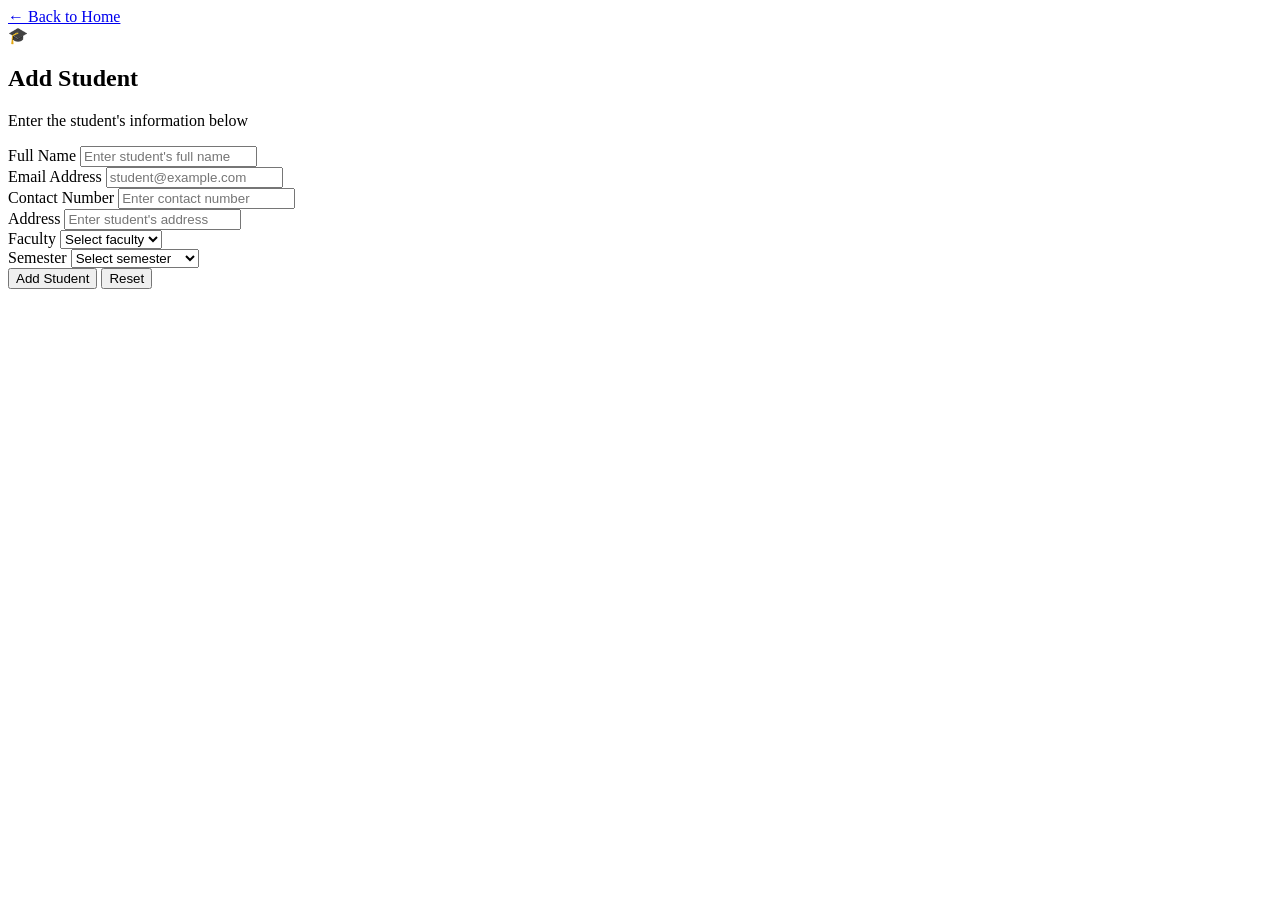
==== addstudent.html @ 1f788d05 "final project" ====
<!DOCTYPE html>
<html lang="en">

<head>
    <meta charset="UTF-8">
    <meta name="viewport" content="width=device-width, initial-scale=1.0">

    <title>Add Student | Student Management System</title>

    <link rel="stylesheet" href="../styles/add.css">
</head>

<body>

    <main class="page-container">

        <section class="student-card">

            <!-- Header -->
            <header class="form-header">

                <a href="index.html" class="back-link">
                    ← Back to Home
                </a>

                <div class="form-icon">
                    🎓
                </div>

                <h1>Add Student</h1>

                <p>
                    Enter the student's information below
                </p>

            </header>


            <!-- Form -->
            <form
                class="form"
                id="studentForm"
                onsubmit="getName(event)"
            >

                <!-- Name -->
                <div class="form-group">

                    <label for="name">
                        Full Name
                    </label>

                    <input
                        type="text"
                        id="name"
                        name="name"
                        placeholder="Enter student's full name"
                        autocomplete="name"
                        required
                    >

                </div>


                <!-- Email -->
                <div class="form-group">

                    <label for="email">
                        Email Address
                    </label>

                    <input
                        type="email"
                        id="email"
                        name="email"
                        placeholder="student@example.com"
                        autocomplete="email"
                        required
                    >

                </div>


                <!-- Contact -->
                <div class="form-group">

                    <label for="contact">
                        Contact Number
                    </label>

                    <input
                        type="tel"
                        id="contact"
                        name="contact"
                        placeholder="Enter contact number"
                        autocomplete="tel"
                        required
                    >

                </div>


                <!-- Address -->
                <div class="form-group">

                    <label for="address">
                        Address
                    </label>

                    <input
                        type="text"
                        id="address"
                        name="address"
                        placeholder="Enter student's address"
                        autocomplete="street-address"
                        required
                    >

                </div>


                <!-- Faculty -->
                <div class="form-group">

                    <label for="faculty">
                        Faculty
                    </label>

                    <select
                        id="faculty"
                        name="faculty"
                        required
                    >

                        <option value="" disabled selected>
                            Select faculty
                        </option>

                        <optgroup label="Science">
                            <option value="BSc CSIT">
                                BSc CSIT
                            </option>

                            <option value="BIT">
                                BIT
                            </option>

                            <option value="B.TECH">
                                B.TECH
                            </option>
                        </optgroup>

                        <optgroup label="Management">
                            <option value="BBA">
                                BBA
                            </option>

                            <option value="BBS">
                                BBS
                            </option>
                        </optgroup>

                        <optgroup label="Arts">
                            <option value="BA">
                                BA
                            </option>

                            <option value="BFA">
                                BFA
                            </option>
                        </optgroup>

                    </select>

                </div>


                <!-- Semester -->
                <div class="form-group">

                    <label for="semester">
                        Semester
                    </label>

                    <select
                        id="semester"
                        name="semester"
                        required
                    >

                        <option value="" disabled selected>
                            Select semester
                        </option>

                        <option value="1">
                            First Semester
                        </option>

                        <option value="2">
                            Second Semester
                        </option>

                        <option value="3">
                            Third Semester
                        </option>

                        <option value="4">
                            Fourth Semester
                        </option>

                        <option value="5">
                            Fifth Semester
                        </option>

                        <option value="6">
                            Sixth Semester
                        </option>

                    </select>

                </div>


                <!-- Buttons -->
                <div class="form-actions">

                    <button
                        type="submit"
                        class="btn btn-primary"
                    >
                        Add Student
                    </button>

                    <button
                        type="reset"
                        class="btn btn-secondary"
                    >
                        Reset
                    </button>

                </div>

            </form>

        </section>

    </main>


    <script src="../scripts/script.js"></script>

</body>

</html>
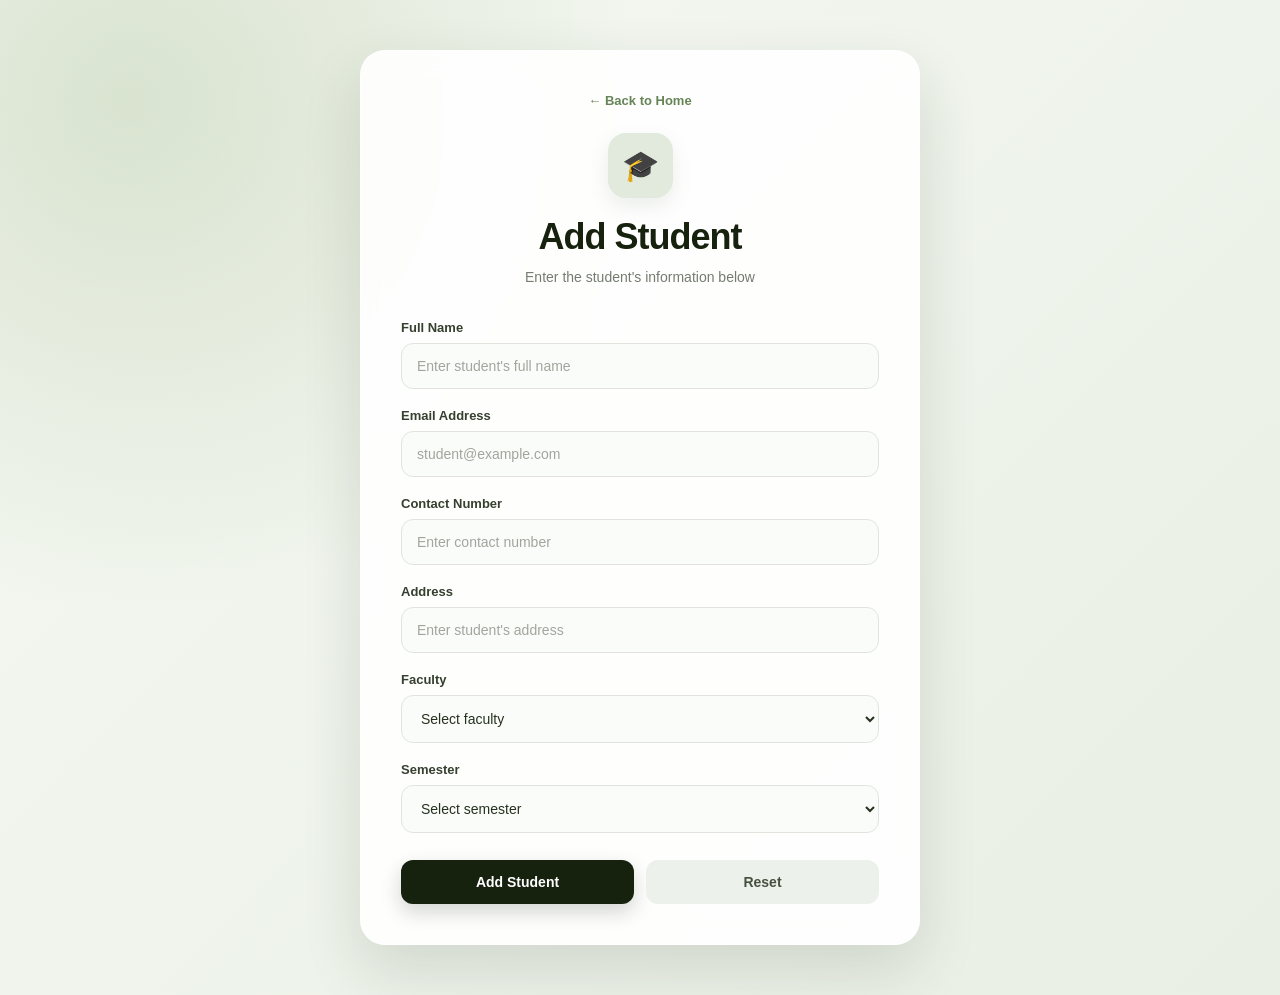
==== commit 8b93ee7b: "final" ====
--- a/addstudent.html
+++ b/addstudent.html
@@ -7,7 +7,7 @@
 
     <title>Add Student | Student Management System</title>
 
-    <link rel="stylesheet" href="../styles/add.css">
+    <link rel="stylesheet" href="add.css">
 </head>
 
 <body>
--- a/add.css
+++ b/add.css
@@ -0,0 +1,375 @@
+/* ================================
+   RESET
+================================ */
+
+* {
+    margin: 0;
+    padding: 0;
+    box-sizing: border-box;
+}
+
+html {
+    scroll-behavior: smooth;
+}
+
+body {
+    min-height: 100vh;
+
+    font-family:
+        Inter,
+        Arial,
+        Helvetica,
+        sans-serif;
+
+    color: #172016;
+
+    background:
+        radial-gradient(
+            circle at 10% 10%,
+            rgba(166, 190, 146, 0.35),
+            transparent 35%
+        ),
+        linear-gradient(
+            135deg,
+            #f5f8f2,
+            #e9efe5
+        );
+}
+
+
+/* ================================
+   PAGE CONTAINER
+================================ */
+
+.page-container {
+    min-height: 100vh;
+
+    display: flex;
+
+    justify-content: center;
+    align-items: center;
+
+    padding: 50px 20px;
+}
+
+
+/* ================================
+   STUDENT CARD
+================================ */
+
+.student-card {
+    width: 100%;
+    max-width: 560px;
+
+    padding: 40px;
+
+    background:
+        rgba(255, 255, 255, 0.9);
+
+    border: 1px solid
+        rgba(255, 255, 255, 0.8);
+
+    border-radius: 25px;
+
+    box-shadow:
+        0 25px 60px
+        rgba(35, 50, 30, 0.14);
+
+    backdrop-filter: blur(12px);
+}
+
+
+/* ================================
+   HEADER
+================================ */
+
+.form-header {
+    text-align: center;
+
+    margin-bottom: 32px;
+}
+
+
+/* Back link */
+
+.back-link {
+    display: inline-block;
+
+    margin-bottom: 25px;
+
+    color: #668457;
+
+    font-size: 13px;
+    font-weight: 700;
+
+    text-decoration: none;
+
+    transition: 0.2s ease;
+}
+
+.back-link:hover {
+    color: #16210e;
+
+    transform: translateX(-3px);
+}
+
+
+/* Icon */
+
+.form-icon {
+    width: 65px;
+    height: 65px;
+
+    margin: 0 auto 18px;
+
+    display: flex;
+
+    align-items: center;
+    justify-content: center;
+
+    border-radius: 18px;
+
+    background: #e1eadc;
+
+    font-size: 30px;
+
+    box-shadow:
+        0 8px 20px
+        rgba(70, 100, 60, 0.1);
+}
+
+
+/* Heading */
+
+.form-header h1 {
+    color: #16210e;
+
+    font-size: 36px;
+
+    letter-spacing: -1px;
+
+    margin-bottom: 8px;
+}
+
+
+/* Description */
+
+.form-header p {
+    color: #747c70;
+
+    font-size: 14px;
+
+    line-height: 1.6;
+}
+
+
+/* ================================
+   FORM
+================================ */
+
+.form {
+    display: flex;
+
+    flex-direction: column;
+
+    gap: 19px;
+}
+
+
+/* ================================
+   FORM GROUP
+================================ */
+
+.form-group {
+    display: flex;
+
+    flex-direction: column;
+
+    gap: 8px;
+}
+
+
+/* Labels */
+
+.form-group label {
+    color: #35402f;
+
+    font-size: 13px;
+
+    font-weight: 700;
+}
+
+
+/* ================================
+   INPUTS
+================================ */
+
+.form-group input,
+.form-group select {
+    width: 100%;
+
+    padding: 14px 15px;
+
+    border: 1px solid #dfe5dc;
+
+    border-radius: 12px;
+
+    outline: none;
+
+    background: #fafcf9;
+
+    color: #26321f;
+
+    font-size: 14px;
+
+    transition:
+        border 0.2s ease,
+        box-shadow 0.2s ease,
+        background 0.2s ease;
+}
+
+
+/* Placeholder */
+
+.form-group input::placeholder {
+    color: #a0a69d;
+}
+
+
+/* Focus */
+
+.form-group input:focus,
+.form-group select:focus {
+    border-color: #668457;
+
+    background: white;
+
+    box-shadow:
+        0 0 0 4px
+        rgba(102, 132, 87, 0.12);
+}
+
+
+/* Select */
+
+.form-group select {
+    cursor: pointer;
+}
+
+
+/* ================================
+   BUTTONS
+================================ */
+
+.form-actions {
+    display: flex;
+
+    gap: 12px;
+
+    margin-top: 8px;
+}
+
+
+/* Common button */
+
+.btn {
+    flex: 1;
+
+    padding: 14px 20px;
+
+    border: none;
+
+    border-radius: 12px;
+
+    font-size: 14px;
+
+    font-weight: 700;
+
+    cursor: pointer;
+
+    transition:
+        background 0.25s ease,
+        transform 0.25s ease,
+        box-shadow 0.25s ease;
+}
+
+
+/* Primary */
+
+.btn-primary {
+    background: #16210e;
+
+    color: white;
+
+    box-shadow:
+        0 8px 20px
+        rgba(22, 33, 14, 0.18);
+}
+
+.btn-primary:hover {
+    background: #26381a;
+
+    transform: translateY(-2px);
+
+    box-shadow:
+        0 12px 25px
+        rgba(22, 33, 14, 0.25);
+}
+
+
+/* Secondary */
+
+.btn-secondary {
+    background: #edf1eb;
+
+    color: #465141;
+}
+
+.btn-secondary:hover {
+    background: #dfe7db;
+
+    transform: translateY(-2px);
+}
+
+
+/* ================================
+   VALIDATION
+================================ */
+
+.form-group input:invalid:not(:placeholder-shown) {
+    border-color: #d36b62;
+}
+
+.form-group input:valid {
+    border-color: #b9cbb2;
+}
+
+
+/* ================================
+   MOBILE
+================================ */
+
+@media (max-width: 600px) {
+
+    .page-container {
+        padding: 25px 15px;
+    }
+
+    .student-card {
+        padding: 28px 20px;
+
+        border-radius: 20px;
+    }
+
+    .form-header h1 {
+        font-size: 30px;
+    }
+
+    .form-actions {
+        flex-direction: column;
+    }
+
+    .btn {
+        width: 100%;
+    }
+}
